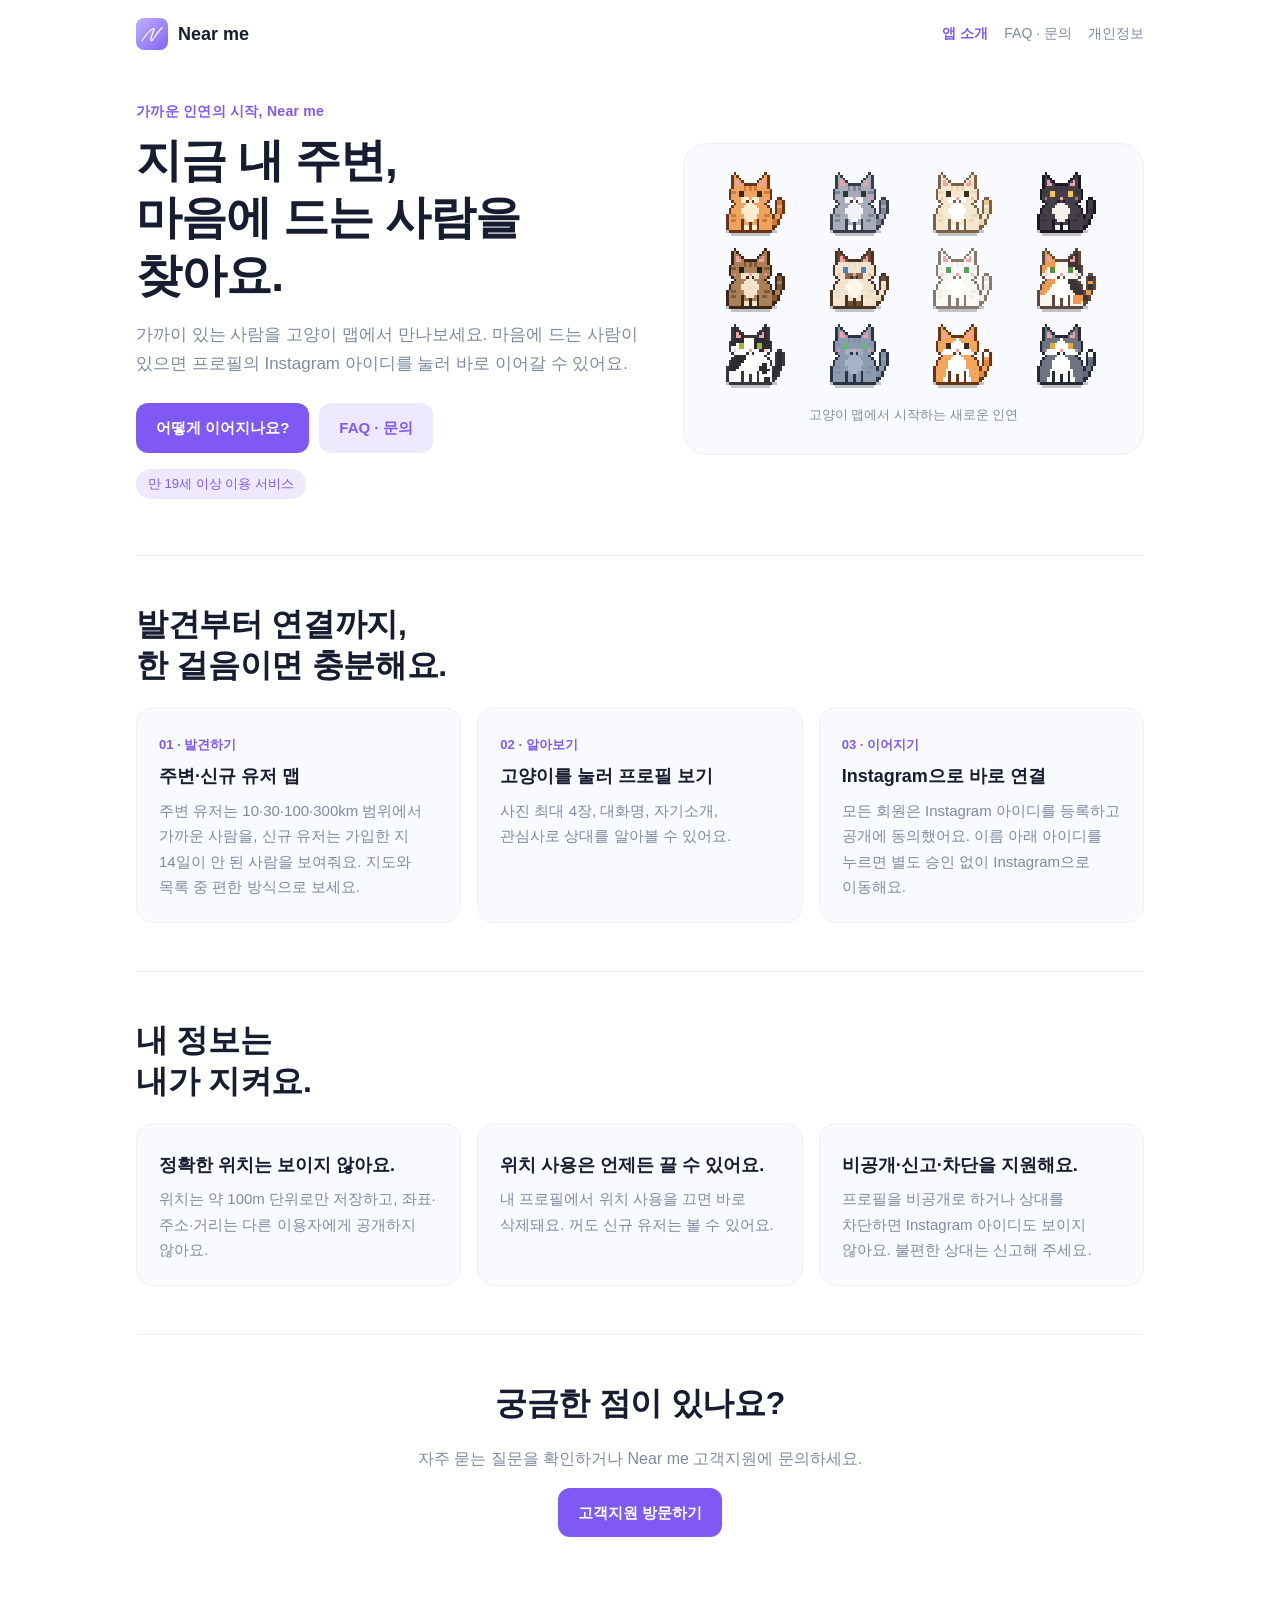
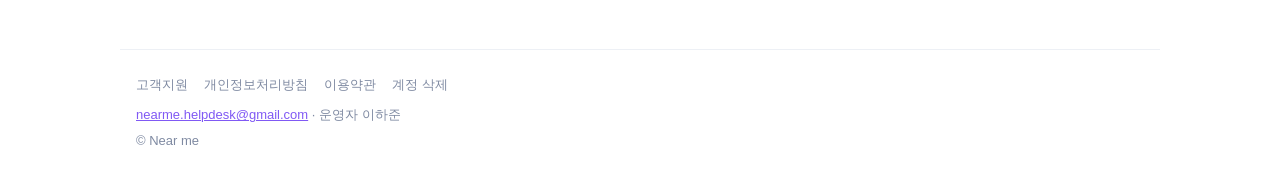
==== index.html @ 8cbbb16c "Publish site (2026-10-08) Co-Authored-By: Claude Opus 5.5 <noreply@anthropic.com>" ====
<!doctype html>
<html lang="ko">
<head>
<meta charset="utf-8">
<meta name="viewport" content="width=device-width, initial-scale=1">
<title>지금 내 주변 사람 찾기 | Near me</title>
<meta name="description" content="주변 사람을 발견하고, 마음에 들면 Instagram으로 이어가 보세요. 만 19세 이상 이용 서비스.">
<link rel="icon" href="assets/icon.png">
<link rel="apple-touch-icon" href="assets/icon.png">
<link rel="stylesheet" href="style.css">
</head>
<body>
<a class="skip" href="#main">본문으로 건너뛰기</a>
<header class="top">
<a class="brand" href="index.html"><img src="assets/icon.png" alt="" width="32" height="32">Near me</a>
<nav aria-label="사이트 메뉴"><a href="index.html" aria-current="page">앱 소개</a><a href="support/index.html">FAQ · 문의</a><a href="privacy/index.html">개인정보</a></nav>
</header>
<main id="main">
<section class="hero">
<div>
<p class="eyebrow">가까운 인연의 시작, Near me</p>
<h1>지금 내 주변,<br>마음에 드는 사람을 찾아요.</h1>
<p class="lead">가까이 있는 사람을 고양이 맵에서 만나보세요. 마음에 드는 사람이 있으면 프로필의 Instagram 아이디를 눌러 바로 이어갈 수 있어요.</p>
<p class="actions"><a class="button" href="#how">어떻게 이어지나요?</a><a class="button ghost" href="support/index.html">FAQ · 문의</a></p>
<p class="badge">만 19세 이상 이용 서비스</p>
</div>
<figure class="cats" aria-hidden="true"><div><img src="assets/cat-1.png" alt="" width="64" height="64"><img src="assets/cat-2.png" alt="" width="64" height="64"><img src="assets/cat-3.png" alt="" width="64" height="64"><img src="assets/cat-4.png" alt="" width="64" height="64"><img src="assets/cat-5.png" alt="" width="64" height="64"><img src="assets/cat-6.png" alt="" width="64" height="64"><img src="assets/cat-7.png" alt="" width="64" height="64"><img src="assets/cat-8.png" alt="" width="64" height="64"><img src="assets/cat-9.png" alt="" width="64" height="64"><img src="assets/cat-10.png" alt="" width="64" height="64"><img src="assets/cat-11.png" alt="" width="64" height="64"><img src="assets/cat-12.png" alt="" width="64" height="64"></div><figcaption>고양이 맵에서 시작하는 새로운 인연</figcaption></figure>
</section>
<section id="how" class="band">
<h2>발견부터 연결까지,<br>한 걸음이면 충분해요.</h2>
<ol class="steps">
<li><span>01 · 발견하기</span><h3>주변·신규 유저 맵</h3><p>주변 유저는 10·30·100·300km 범위에서 가까운 사람을, 신규 유저는 가입한 지 14일이 안 된 사람을 보여줘요. 지도와 목록 중 편한 방식으로 보세요.</p></li>
<li><span>02 · 알아보기</span><h3>고양이를 눌러 프로필 보기</h3><p>사진 최대 4장, 대화명, 자기소개, 관심사로 상대를 알아볼 수 있어요.</p></li>
<li><span>03 · 이어지기</span><h3>Instagram으로 바로 연결</h3><p>모든 회원은 Instagram 아이디를 등록하고 공개에 동의했어요. 이름 아래 아이디를 누르면 별도 승인 없이 Instagram으로 이동해요.</p></li>
</ol>
</section>
<section class="band">
<h2>내 정보는<br>내가 지켜요.</h2>
<ul class="cards">
<li><h3>정확한 위치는 보이지 않아요.</h3><p>위치는 약 100m 단위로만 저장하고, 좌표·주소·거리는 다른 이용자에게 공개하지 않아요.</p></li>
<li><h3>위치 사용은 언제든 끌 수 있어요.</h3><p>내 프로필에서 위치 사용을 끄면 바로 삭제돼요. 꺼도 신규 유저는 볼 수 있어요.</p></li>
<li><h3>비공개·신고·차단을 지원해요.</h3><p>프로필을 비공개로 하거나 상대를 차단하면 Instagram 아이디도 보이지 않아요. 불편한 상대는 신고해 주세요.</p></li>
</ul>
</section>
<section class="band cta">
<h2>궁금한 점이 있나요?</h2>
<p>자주 묻는 질문을 확인하거나 Near me 고객지원에 문의하세요.</p>
<p><a class="button" href="support/index.html">고객지원 방문하기</a></p>
</section>
</main>
<footer class="foot">
<nav aria-label="문서"><a href="support/index.html">고객지원</a><a href="privacy/index.html">개인정보처리방침</a><a href="terms/index.html">이용약관</a><a href="delete-account/index.html">계정 삭제</a></nav>
<p><a href="mailto:nearme.helpdesk@gmail.com">nearme.helpdesk@gmail.com</a> · 운영자 이하준</p>
<p>© Near me</p>
</footer>
</body>
</html>
---- style.css ----
/* Near me public site. Colors follow lib/theme/app_theme.dart. */
:root {
  --bg: #ffffff;
  --card: #f9fafe;
  --soft: #eee9ff;
  --text: #171c30;
  --muted: #7f8aa2;
  --line: #edf0f5;
  --accent: #8059f4;
  --on-accent: #ffffff;
}
@media (prefers-color-scheme: dark) {
  :root {
    --bg: #11131d;
    --card: #1a1d2b;
    --soft: #262240;
    --text: #eceef5;
    --muted: #9aa3b8;
    --line: #272b3b;
    --accent: #a98ff9;
    --on-accent: #11131d;
  }
}
* { box-sizing: border-box; }
html { -webkit-text-size-adjust: 100%; }
body {
  margin: 0;
  background: var(--bg);
  color: var(--text);
  font: 16px/1.7 -apple-system, BlinkMacSystemFont, "Apple SD Gothic Neo", "Noto Sans KR", sans-serif;
  word-break: keep-all;
}
a { color: var(--accent); }
img { max-width: 100%; }
.skip { position: absolute; left: -999px; }
.skip:focus { left: 16px; top: 8px; background: var(--bg); padding: 4px 8px; z-index: 1; }

.top, main, .foot { max-width: 1040px; margin: 0 auto; padding-left: 16px; padding-right: 16px; }
.top { display: flex; align-items: center; justify-content: space-between; gap: 12px; padding-top: 18px; padding-bottom: 18px; }
.brand { display: flex; align-items: center; gap: 10px; color: var(--text); font-weight: 700; font-size: 18px; text-decoration: none; }
.brand img { border-radius: 8px; }
.top nav { display: flex; flex-wrap: wrap; gap: 4px 16px; font-size: 14px; }
.top nav a, .foot nav a { color: var(--muted); text-decoration: none; }
.top nav a[aria-current], .foot nav a[aria-current] { color: var(--accent); font-weight: 600; }

main { padding-bottom: 48px; }
h1 { font-size: clamp(30px, 6vw, 46px); line-height: 1.25; margin: 8px 0 16px; letter-spacing: -0.02em; }
h2 { font-size: clamp(24px, 4vw, 32px); line-height: 1.3; margin: 0 0 20px; letter-spacing: -0.01em; }
h3 { font-size: 18px; margin: 4px 0 6px; }
.eyebrow { color: var(--accent); font-weight: 600; font-size: 14px; margin: 0; letter-spacing: 0.02em; }
.lead { color: var(--muted); font-size: 17px; max-width: 34em; }
.note { color: var(--muted); font-size: 14px; }

.button {
  display: inline-block; padding: 12px 20px; border-radius: 12px;
  background: var(--accent); color: var(--on-accent);
  font-weight: 600; font-size: 15px; text-decoration: none;
}
.button.ghost { background: var(--soft); color: var(--accent); }
.actions { display: flex; flex-wrap: wrap; gap: 10px; margin: 24px 0 16px; }
.badge { display: inline-block; margin: 0; padding: 4px 12px; border-radius: 999px; background: var(--soft); color: var(--accent); font-size: 13px; }

.hero { display: grid; grid-template-columns: 1.1fr 1fr; gap: 40px; align-items: center; padding: 32px 0 56px; }
.cats { margin: 0; padding: 28px; border-radius: 24px; background: var(--card); border: 1px solid var(--line); }
.cats div { display: grid; grid-template-columns: repeat(4, 1fr); gap: 12px; justify-items: center; }
.cats img { width: 64px; height: 64px; image-rendering: pixelated; }
.cats figcaption { margin-top: 16px; text-align: center; color: var(--muted); font-size: 13px; }

.band { padding: 48px 0; border-top: 1px solid var(--line); }
.steps, .cards { list-style: none; margin: 0; padding: 0; display: grid; grid-template-columns: repeat(3, 1fr); gap: 16px; }
.steps li, .cards li, .panel { background: var(--card); border: 1px solid var(--line); border-radius: 18px; padding: 22px; }
.steps span { color: var(--accent); font-size: 13px; font-weight: 600; }
.steps p, .cards p { margin: 0; color: var(--muted); font-size: 15px; }
.cta { text-align: center; }
.cta p { color: var(--muted); }

.doc-head { padding: 24px 0 8px; max-width: 760px; }
main > section.panel, main > section:not(.hero):not(.band):not(.doc-head) { max-width: 760px; margin-bottom: 20px; }
.panel h2 { font-size: 20px; margin-bottom: 8px; }
.mail { font-size: 20px; font-weight: 600; margin: 4px 0; }
details { border-bottom: 1px solid var(--line); padding: 14px 0; }
summary { cursor: pointer; font-weight: 600; }
details p { margin: 10px 0 0; color: var(--muted); }
.doc { max-width: 760px; white-space: pre-wrap; font-size: 15px; }

.foot { border-top: 1px solid var(--line); padding-top: 24px; padding-bottom: 40px; color: var(--muted); font-size: 13px; }
.foot nav { display: flex; flex-wrap: wrap; gap: 4px 16px; margin-bottom: 8px; }
.foot p { margin: 4px 0; }

@media (max-width: 760px) {
  .hero { grid-template-columns: 1fr; gap: 28px; padding-top: 16px; }
  .steps, .cards { grid-template-columns: 1fr; }
  .cats { padding: 20px; }
  .cats img { width: 52px; height: 52px; }
  .top { flex-direction: column; align-items: flex-start; }
}
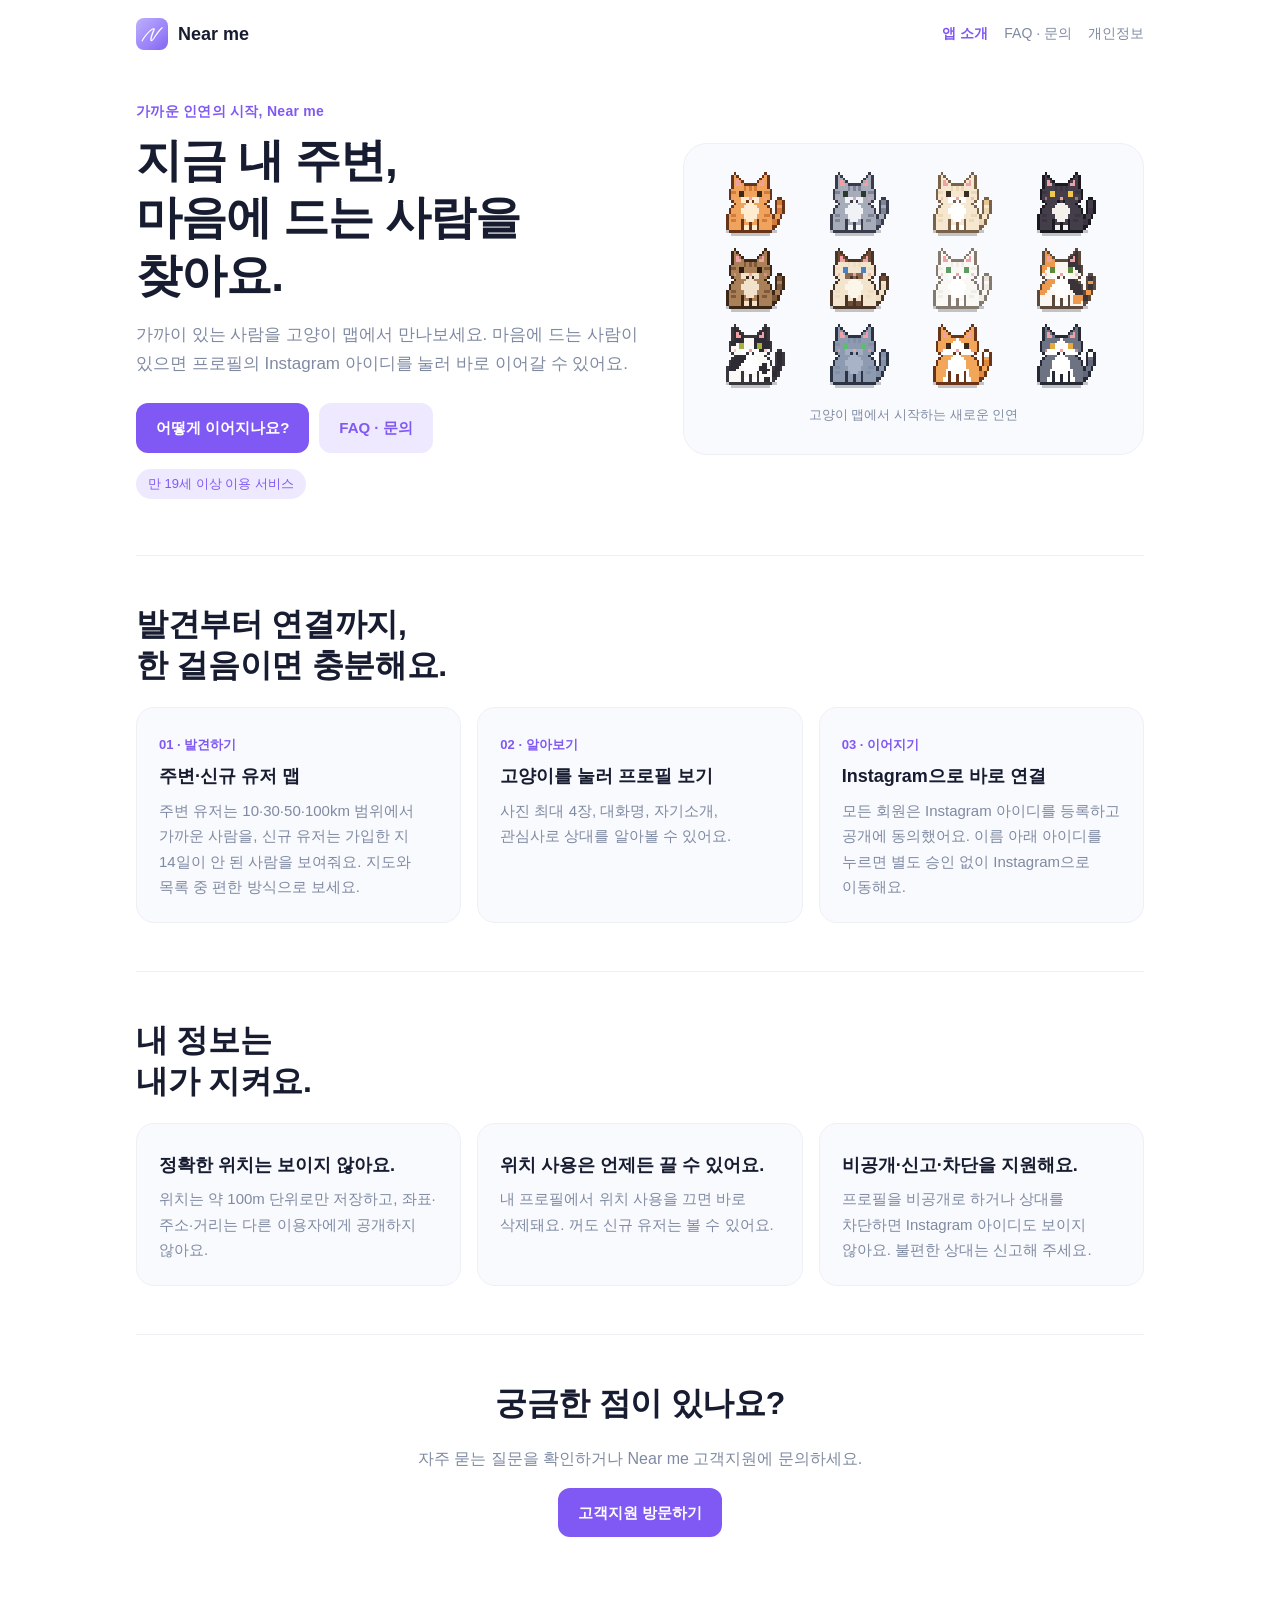
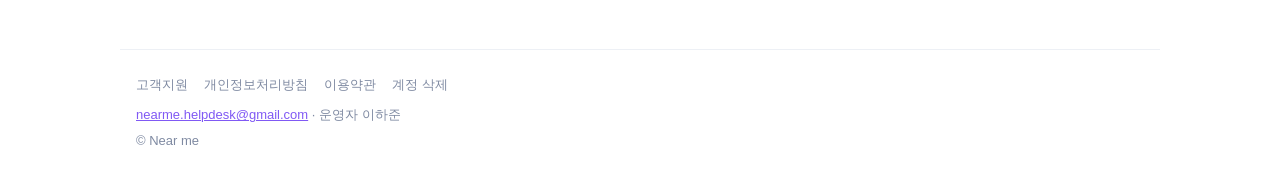
==== commit 29492f2b: "Publish site (2026-10-10) Co-Authored-By: Claude Opus 5.5 <noreply@anthropic.com>" ====
--- a/index.html
+++ b/index.html
@@ -29,7 +29,7 @@
 <section id="how" class="band">
 <h2>발견부터 연결까지,<br>한 걸음이면 충분해요.</h2>
 <ol class="steps">
-<li><span>01 · 발견하기</span><h3>주변·신규 유저 맵</h3><p>주변 유저는 10·30·100·300km 범위에서 가까운 사람을, 신규 유저는 가입한 지 14일이 안 된 사람을 보여줘요. 지도와 목록 중 편한 방식으로 보세요.</p></li>
+<li><span>01 · 발견하기</span><h3>주변·신규 유저 맵</h3><p>주변 유저는 10·30·50·100km 범위에서 가까운 사람을, 신규 유저는 가입한 지 14일이 안 된 사람을 보여줘요. 지도와 목록 중 편한 방식으로 보세요.</p></li>
 <li><span>02 · 알아보기</span><h3>고양이를 눌러 프로필 보기</h3><p>사진 최대 4장, 대화명, 자기소개, 관심사로 상대를 알아볼 수 있어요.</p></li>
 <li><span>03 · 이어지기</span><h3>Instagram으로 바로 연결</h3><p>모든 회원은 Instagram 아이디를 등록하고 공개에 동의했어요. 이름 아래 아이디를 누르면 별도 승인 없이 Instagram으로 이동해요.</p></li>
 </ol>
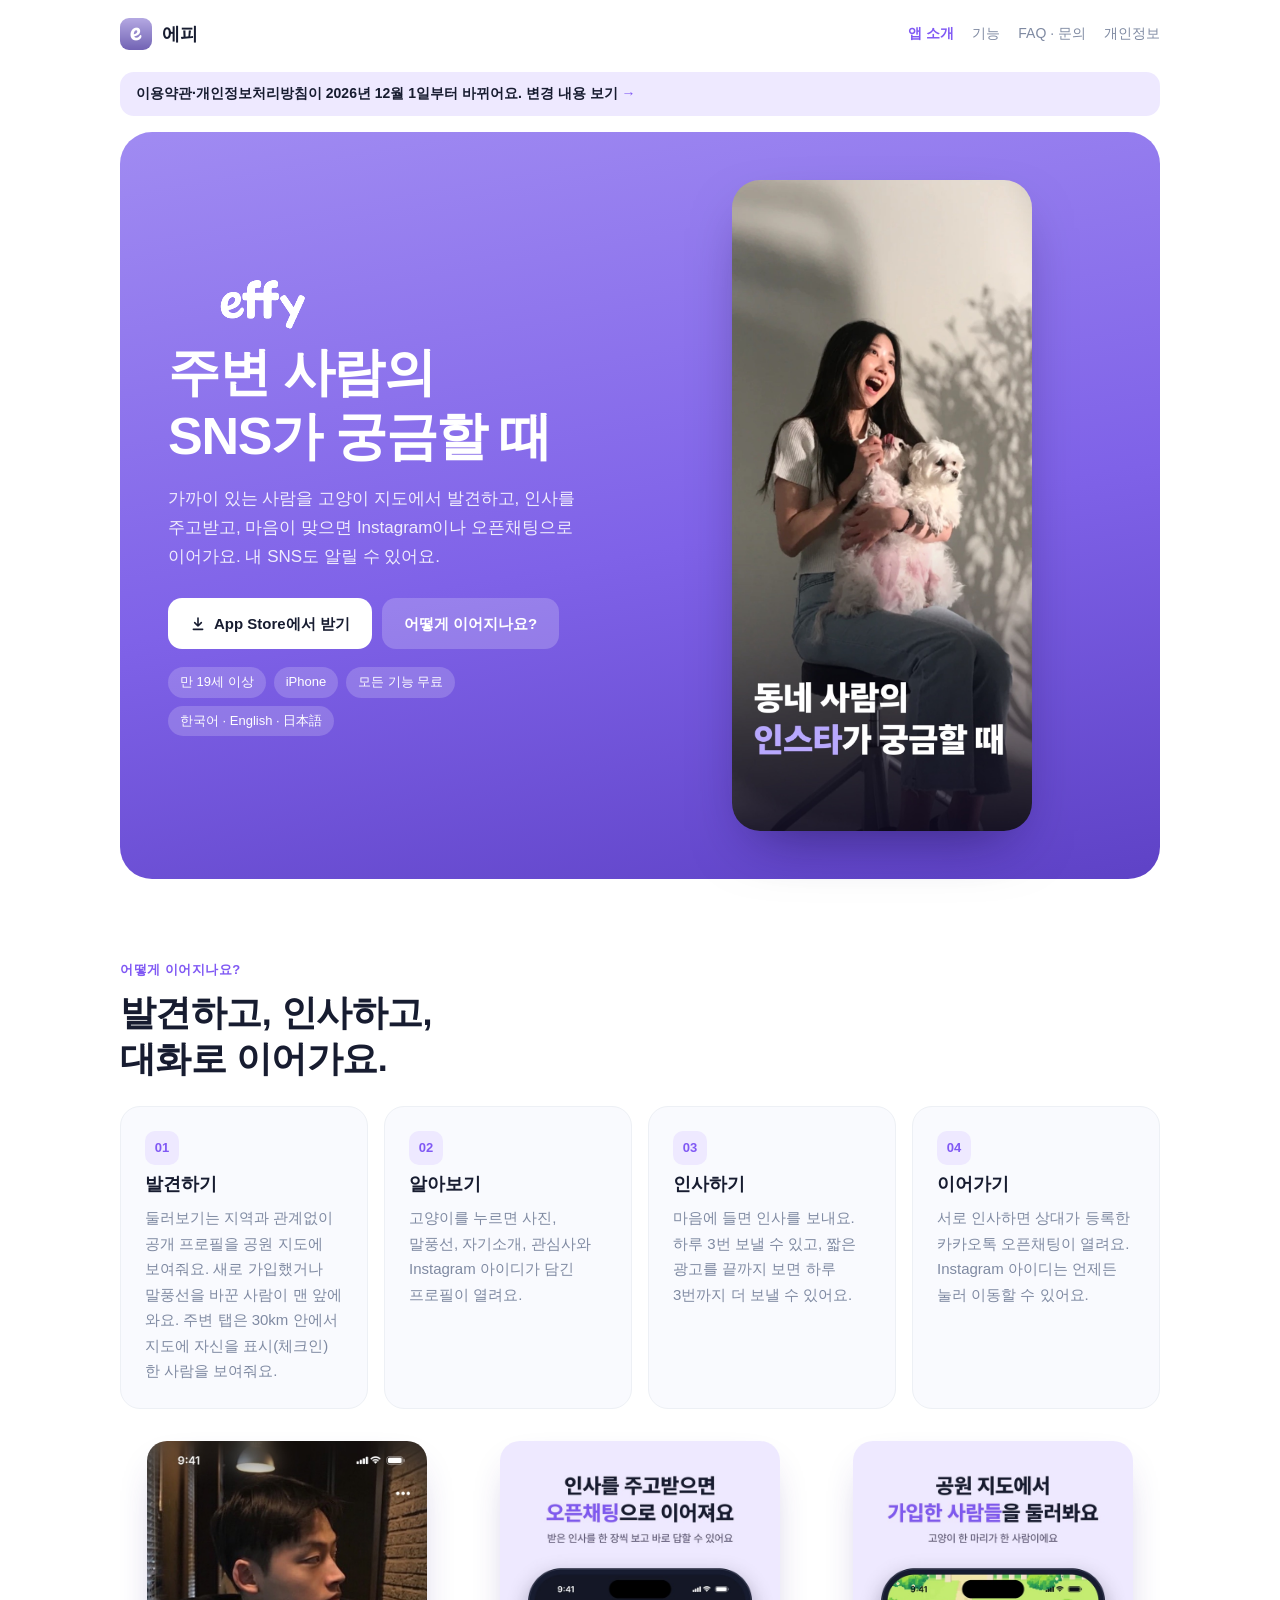
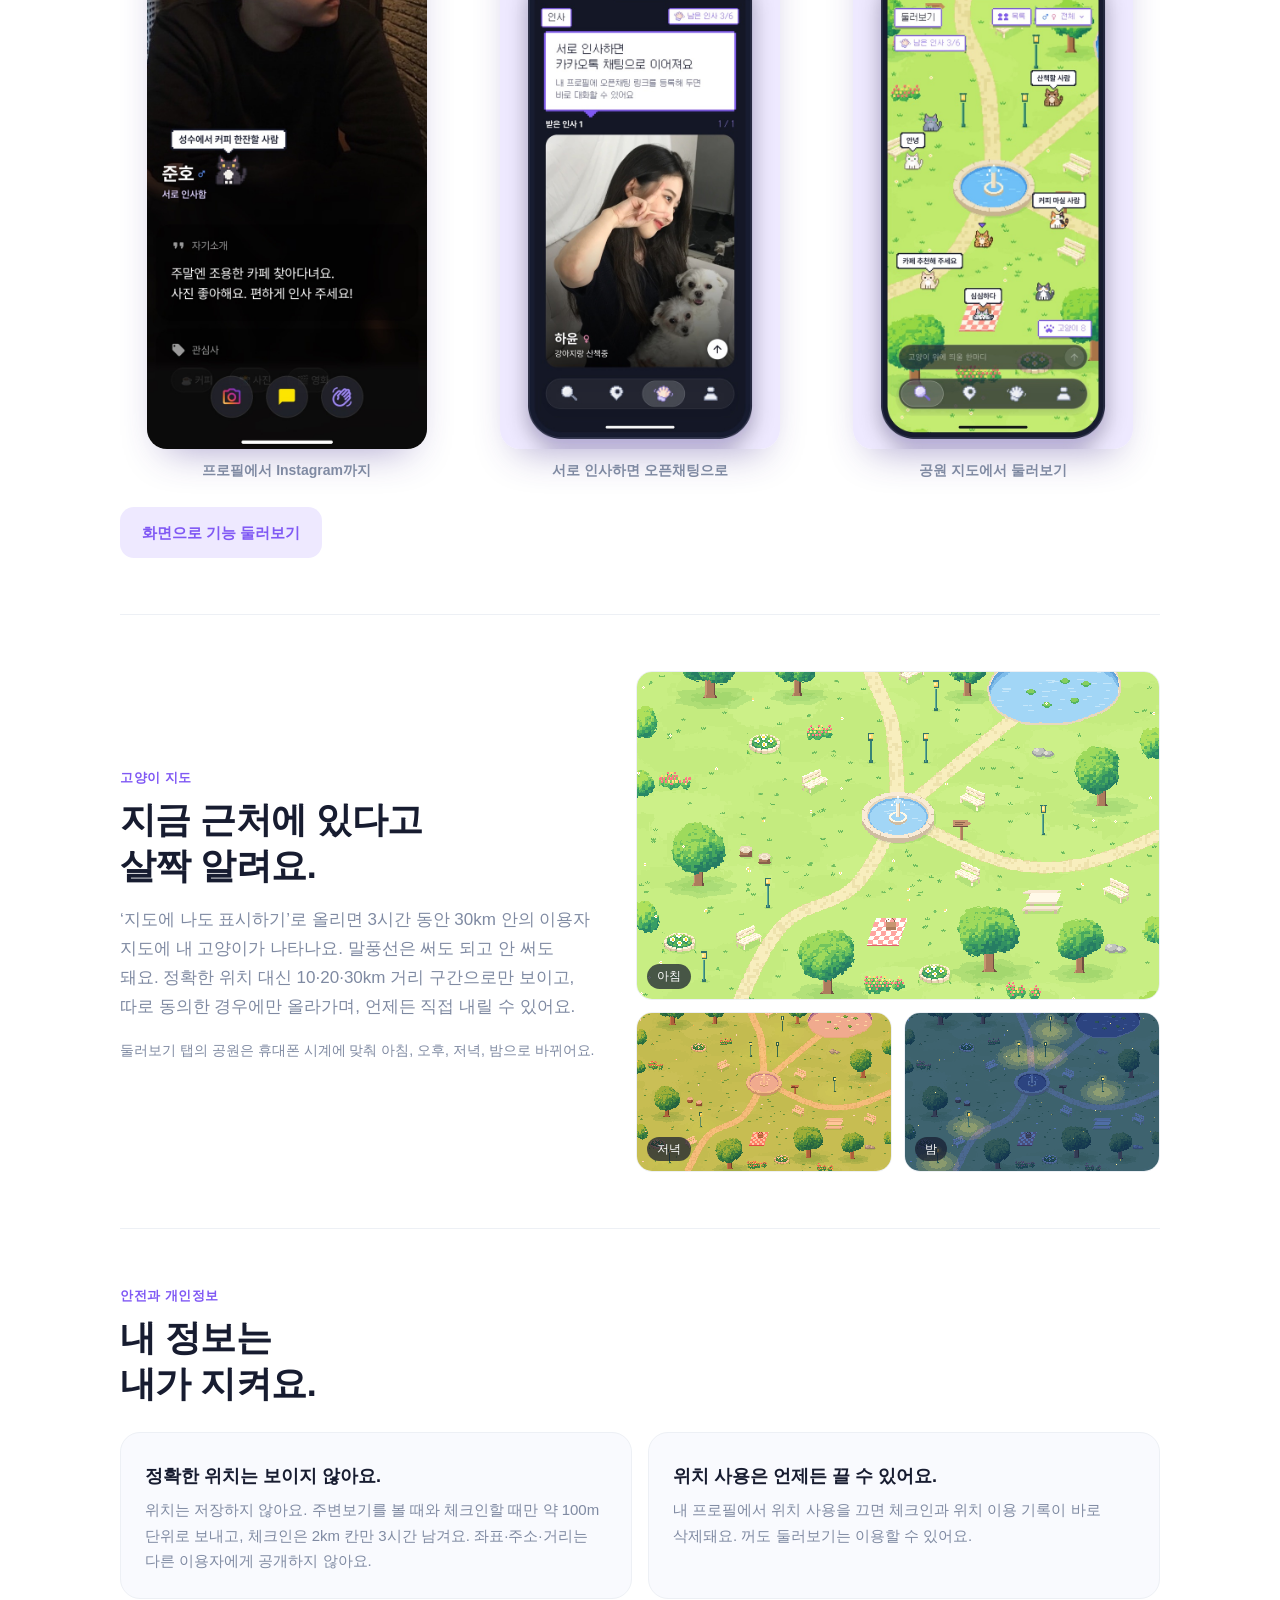
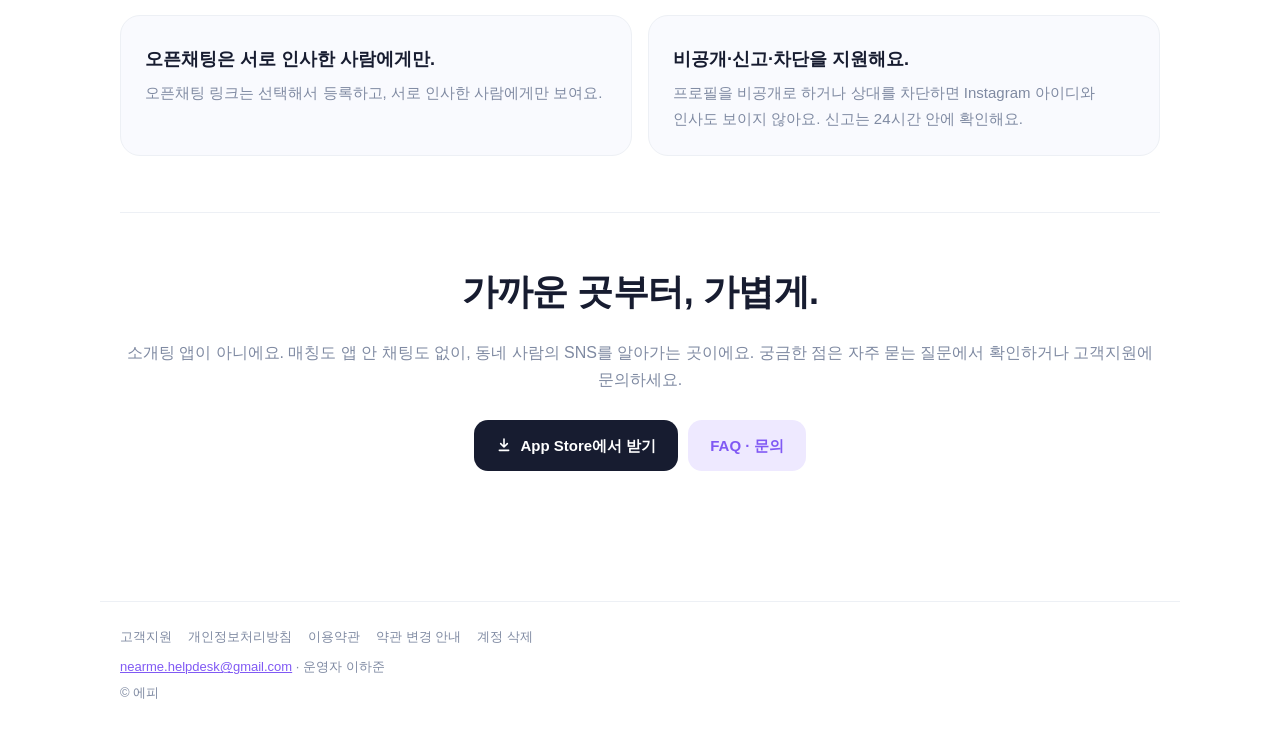
==== commit 68938914: "Publish site (2026-11-18) Co-Authored-By: Claude Opus 5.5 <noreply@anthropic.com>" ====
--- a/index.html
+++ b/index.html
@@ -3,8 +3,8 @@
 <head>
 <meta charset="utf-8">
 <meta name="viewport" content="width=device-width, initial-scale=1">
-<title>지금 내 주변 사람 찾기 | Near me</title>
-<meta name="description" content="주변 사람을 발견하고, 마음에 들면 Instagram으로 이어가 보세요. 만 19세 이상 이용 서비스.">
+<title>에피 effy — 주변 사람의 SNS가 궁금할 때</title>
+<meta name="description" content="가까이 있는 사람을 고양이로 만나고, 인사를 주고받고, Instagram과 오픈채팅으로 이어가요. 모든 기능 무료, 만 19세 이상 iPhone 앱.">
 <link rel="icon" href="assets/icon.png">
 <link rel="apple-touch-icon" href="assets/icon.png">
 <link rel="stylesheet" href="style.css">
@@ -12,46 +12,66 @@
 <body>
 <a class="skip" href="#main">본문으로 건너뛰기</a>
 <header class="top">
-<a class="brand" href="index.html"><img src="assets/icon.png" alt="" width="32" height="32">Near me</a>
-<nav aria-label="사이트 메뉴"><a href="index.html" aria-current="page">앱 소개</a><a href="support/index.html">FAQ · 문의</a><a href="privacy/index.html">개인정보</a></nav>
+<a class="brand" href="index.html"><img src="assets/icon.png" alt="" width="32" height="32">에피</a>
+<nav aria-label="사이트 메뉴"><a href="index.html" aria-current="page">앱 소개</a><a href="features/index.html">기능</a><a href="support/index.html">FAQ · 문의</a><a href="privacy/index.html">개인정보</a></nav>
 </header>
 <main id="main">
+<p class="notice-strip"><a href="notice/index.html">이용약관·개인정보처리방침이 2026년 12월 1일부터 바뀌어요. 변경 내용 보기</a></p>
 <section class="hero">
-<div>
-<p class="eyebrow">가까운 인연의 시작, Near me</p>
-<h1>지금 내 주변,<br>마음에 드는 사람을 찾아요.</h1>
-<p class="lead">가까이 있는 사람을 고양이 맵에서 만나보세요. 마음에 드는 사람이 있으면 프로필의 Instagram 아이디를 눌러 바로 이어갈 수 있어요.</p>
-<p class="actions"><a class="button" href="#how">어떻게 이어지나요?</a><a class="button ghost" href="support/index.html">FAQ · 문의</a></p>
-<p class="badge">만 19세 이상 이용 서비스</p>
+<div class="hero-copy">
+<img class="logo" src="assets/logo.png" alt="effy" width="546" height="166">
+<h1>주변 사람의<br>SNS가 궁금할 때</h1>
+<p class="lead">가까이 있는 사람을 고양이 지도에서 발견하고, 인사를 주고받고, 마음이 맞으면 Instagram이나 오픈채팅으로 이어가요. 내 SNS도 알릴 수 있어요.</p>
+<p class="actions"><a class="button store" href="https://apps.apple.com/kr/app/id6821581385">App Store에서 받기</a><a class="button ghost" href="#how">어떻게 이어지나요?</a></p>
+<p class="badges"><span>만 19세 이상</span><span>iPhone</span><span>모든 기능 무료</span><span>한국어 · English · 日本語</span></p>
 </div>
-<figure class="cats" aria-hidden="true"><div><img src="assets/cat-1.png" alt="" width="64" height="64"><img src="assets/cat-2.png" alt="" width="64" height="64"><img src="assets/cat-3.png" alt="" width="64" height="64"><img src="assets/cat-4.png" alt="" width="64" height="64"><img src="assets/cat-5.png" alt="" width="64" height="64"><img src="assets/cat-6.png" alt="" width="64" height="64"><img src="assets/cat-7.png" alt="" width="64" height="64"><img src="assets/cat-8.png" alt="" width="64" height="64"><img src="assets/cat-9.png" alt="" width="64" height="64"><img src="assets/cat-10.png" alt="" width="64" height="64"><img src="assets/cat-11.png" alt="" width="64" height="64"><img src="assets/cat-12.png" alt="" width="64" height="64"></div><figcaption>고양이 맵에서 시작하는 새로운 인연</figcaption></figure>
+<figure class="portrait"><img src="assets/screens/photo.jpg" alt="에피를 쓰는 사람의 사진과 ‘동네 사람의 인스타가 궁금할 때’ 문구" width="900" height="1955"></figure>
 </section>
 <section id="how" class="band">
-<h2>발견부터 연결까지,<br>한 걸음이면 충분해요.</h2>
+<p class="eyebrow">어떻게 이어지나요?</p>
+<h2>발견하고, 인사하고,<br>대화로 이어가요.</h2>
 <ol class="steps">
-<li><span>01 · 발견하기</span><h3>주변·신규 유저 맵</h3><p>주변 유저는 10·30·50·100km 범위에서 가까운 사람을, 신규 유저는 가입한 지 14일이 안 된 사람을 보여줘요. 지도와 목록 중 편한 방식으로 보세요.</p></li>
-<li><span>02 · 알아보기</span><h3>고양이를 눌러 프로필 보기</h3><p>사진 최대 4장, 대화명, 자기소개, 관심사로 상대를 알아볼 수 있어요.</p></li>
-<li><span>03 · 이어지기</span><h3>Instagram으로 바로 연결</h3><p>모든 회원은 Instagram 아이디를 등록하고 공개에 동의했어요. 이름 아래 아이디를 누르면 별도 승인 없이 Instagram으로 이동해요.</p></li>
+<li><span>01</span><h3>발견하기</h3><p>둘러보기는 지역과 관계없이 공개 프로필을 공원 지도에 보여줘요. 새로 가입했거나 말풍선을 바꾼 사람이 맨 앞에 와요. 주변 탭은 30km 안에서 지도에 자신을 표시(체크인)한 사람을 보여줘요.</p></li>
+<li><span>02</span><h3>알아보기</h3><p>고양이를 누르면 사진, 말풍선, 자기소개, 관심사와 Instagram 아이디가 담긴 프로필이 열려요.</p></li>
+<li><span>03</span><h3>인사하기</h3><p>마음에 들면 인사를 보내요. 하루 3번 보낼 수 있고, 짧은 광고를 끝까지 보면 하루 3번까지 더 보낼 수 있어요.</p></li>
+<li><span>04</span><h3>이어가기</h3><p>서로 인사하면 상대가 등록한 카카오톡 오픈채팅이 열려요. Instagram 아이디는 언제든 눌러 이동할 수 있어요.</p></li>
 </ol>
+<ul class="phones" aria-label="실제 앱 화면"><li><img src="assets/screens/profile.jpg" alt="프로필 화면" width="660" height="1434" loading="lazy"><span>프로필에서 Instagram까지</span></li><li><img src="assets/screens/hellos.jpg" alt="인사 탭 화면" width="660" height="1434" loading="lazy"><span>서로 인사하면 오픈채팅으로</span></li><li><img src="assets/screens/browse.jpg" alt="둘러보기 화면" width="660" height="1434" loading="lazy"><span>공원 지도에서 둘러보기</span></li></ul>
+<p class="more"><a class="button ghost" href="features/index.html">화면으로 기능 둘러보기</a></p>
+</section>
+<section class="band split">
+<div>
+<p class="eyebrow">고양이 지도</p>
+<h2>지금 근처에 있다고<br>살짝 알려요.</h2>
+<p class="lead">‘지도에 나도 표시하기’로 올리면 3시간 동안 30km 안의 이용자 지도에 내 고양이가 나타나요. 말풍선은 써도 되고 안 써도 돼요. 정확한 위치 대신 10·20·30km 거리 구간으로만 보이고, 따로 동의한 경우에만 올라가며, 언제든 직접 내릴 수 있어요.</p>
+<p class="note">둘러보기 탭의 공원은 휴대폰 시계에 맞춰 아침, 오후, 저녁, 밤으로 바뀌어요.</p>
+</div>
+<ul class="places" aria-label="둘러보기 공원의 시간대">
+<li><img src="assets/park_morning.webp" alt="" width="1440" height="1200" loading="lazy"><span>아침</span></li>
+<li><img src="assets/park_evening.webp" alt="" width="1440" height="1200" loading="lazy"><span>저녁</span></li>
+<li><img src="assets/park_night.webp" alt="" width="1440" height="1200" loading="lazy"><span>밤</span></li>
+</ul>
 </section>
 <section class="band">
+<p class="eyebrow">안전과 개인정보</p>
 <h2>내 정보는<br>내가 지켜요.</h2>
 <ul class="cards">
-<li><h3>정확한 위치는 보이지 않아요.</h3><p>위치는 약 100m 단위로만 저장하고, 좌표·주소·거리는 다른 이용자에게 공개하지 않아요.</p></li>
-<li><h3>위치 사용은 언제든 끌 수 있어요.</h3><p>내 프로필에서 위치 사용을 끄면 바로 삭제돼요. 꺼도 신규 유저는 볼 수 있어요.</p></li>
-<li><h3>비공개·신고·차단을 지원해요.</h3><p>프로필을 비공개로 하거나 상대를 차단하면 Instagram 아이디도 보이지 않아요. 불편한 상대는 신고해 주세요.</p></li>
+<li><h3>정확한 위치는 보이지 않아요.</h3><p>위치는 저장하지 않아요. 주변보기를 볼 때와 체크인할 때만 약 100m 단위로 보내고, 체크인은 2km 칸만 3시간 남겨요. 좌표·주소·거리는 다른 이용자에게 공개하지 않아요.</p></li>
+<li><h3>위치 사용은 언제든 끌 수 있어요.</h3><p>내 프로필에서 위치 사용을 끄면 체크인과 위치 이용 기록이 바로 삭제돼요. 꺼도 둘러보기는 이용할 수 있어요.</p></li>
+<li><h3>오픈채팅은 서로 인사한 사람에게만.</h3><p>오픈채팅 링크는 선택해서 등록하고, 서로 인사한 사람에게만 보여요.</p></li>
+<li><h3>비공개·신고·차단을 지원해요.</h3><p>프로필을 비공개로 하거나 상대를 차단하면 Instagram 아이디와 인사도 보이지 않아요. 신고는 24시간 안에 확인해요.</p></li>
 </ul>
 </section>
 <section class="band cta">
-<h2>궁금한 점이 있나요?</h2>
-<p>자주 묻는 질문을 확인하거나 Near me 고객지원에 문의하세요.</p>
-<p><a class="button" href="support/index.html">고객지원 방문하기</a></p>
+<h2>가까운 곳부터, 가볍게.</h2>
+<p>소개팅 앱이 아니에요. 매칭도 앱 안 채팅도 없이, 동네 사람의 SNS를 알아가는 곳이에요. 궁금한 점은 자주 묻는 질문에서 확인하거나 고객지원에 문의하세요.</p>
+<p class="actions"><a class="button store" href="https://apps.apple.com/kr/app/id6821581385">App Store에서 받기</a><a class="button ghost" href="support/index.html">FAQ · 문의</a></p>
 </section>
 </main>
 <footer class="foot">
-<nav aria-label="문서"><a href="support/index.html">고객지원</a><a href="privacy/index.html">개인정보처리방침</a><a href="terms/index.html">이용약관</a><a href="delete-account/index.html">계정 삭제</a></nav>
+<nav aria-label="문서"><a href="support/index.html">고객지원</a><a href="privacy/index.html">개인정보처리방침</a><a href="terms/index.html">이용약관</a><a href="notice/index.html">약관 변경 안내</a><a href="delete-account/index.html">계정 삭제</a></nav>
 <p><a href="mailto:nearme.helpdesk@gmail.com">nearme.helpdesk@gmail.com</a> · 운영자 이하준</p>
-<p>© Near me</p>
+<p>© 에피</p>
 </footer>
 </body>
 </html>
--- a/style.css
+++ b/style.css
@@ -1,4 +1,5 @@
-/* Near me public site. Colors follow lib/theme/app_theme.dart. */
+/* 에피 (effy) public site. Colors follow lib/theme/app_theme.dart; the purple
+   gradient matches the app's first screen and App Store screenshots. */
 :root {
   --bg: #ffffff;
   --card: #f9fafe;
@@ -8,6 +9,10 @@
   --line: #edf0f5;
   --accent: #8059f4;
   --on-accent: #ffffff;
+  --hero-top: #a08bf2;
+  --hero-mid: #7f62e8;
+  --hero-bottom: #5e42c6;
+  --shadow: 0 18px 40px -18px rgba(60, 40, 140, 0.45);
 }
 @media (prefers-color-scheme: dark) {
   :root {
@@ -19,67 +24,120 @@
     --line: #272b3b;
     --accent: #a98ff9;
     --on-accent: #11131d;
+    --hero-top: #3a3270;
+    --hero-mid: #2f2860;
+    --hero-bottom: #241f4a;
+    --shadow: 0 18px 40px -18px rgba(0, 0, 0, 0.7);
   }
 }
 * { box-sizing: border-box; }
-html { -webkit-text-size-adjust: 100%; }
+html { -webkit-text-size-adjust: 100%; scroll-behavior: smooth; }
 body {
   margin: 0;
   background: var(--bg);
   color: var(--text);
   font: 16px/1.7 -apple-system, BlinkMacSystemFont, "Apple SD Gothic Neo", "Noto Sans KR", sans-serif;
   word-break: keep-all;
+  overflow-wrap: break-word;
 }
 a { color: var(--accent); }
-img { max-width: 100%; }
+img { max-width: 100%; height: auto; }
 .skip { position: absolute; left: -999px; }
-.skip:focus { left: 16px; top: 8px; background: var(--bg); padding: 4px 8px; z-index: 1; }
-
-.top, main, .foot { max-width: 1040px; margin: 0 auto; padding-left: 16px; padding-right: 16px; }
+.skip:focus { left: 16px; top: 8px; background: var(--bg); padding: 4px 8px; z-index: 2; }
+
+.top, main, .foot { max-width: 1080px; margin: 0 auto; padding-left: 20px; padding-right: 20px; }
 .top { display: flex; align-items: center; justify-content: space-between; gap: 12px; padding-top: 18px; padding-bottom: 18px; }
 .brand { display: flex; align-items: center; gap: 10px; color: var(--text); font-weight: 700; font-size: 18px; text-decoration: none; }
-.brand img { border-radius: 8px; }
-.top nav { display: flex; flex-wrap: wrap; gap: 4px 16px; font-size: 14px; }
+.brand img { border-radius: 9px; }
+.top nav { display: flex; flex-wrap: wrap; gap: 4px 18px; font-size: 14px; }
 .top nav a, .foot nav a { color: var(--muted); text-decoration: none; }
+.top nav a:hover, .foot nav a:hover { color: var(--accent); }
 .top nav a[aria-current], .foot nav a[aria-current] { color: var(--accent); font-weight: 600; }
 
-main { padding-bottom: 48px; }
-h1 { font-size: clamp(30px, 6vw, 46px); line-height: 1.25; margin: 8px 0 16px; letter-spacing: -0.02em; }
-h2 { font-size: clamp(24px, 4vw, 32px); line-height: 1.3; margin: 0 0 20px; letter-spacing: -0.01em; }
+main { padding-bottom: 56px; }
+h1 { font-size: clamp(32px, 6vw, 52px); line-height: 1.22; margin: 8px 0 16px; letter-spacing: -0.025em; }
+h2 { font-size: clamp(26px, 4vw, 36px); line-height: 1.28; margin: 0 0 24px; letter-spacing: -0.015em; }
 h3 { font-size: 18px; margin: 4px 0 6px; }
-.eyebrow { color: var(--accent); font-weight: 600; font-size: 14px; margin: 0; letter-spacing: 0.02em; }
+.eyebrow { color: var(--accent); font-weight: 700; font-size: 13px; margin: 0 0 8px; letter-spacing: 0.04em; }
 .lead { color: var(--muted); font-size: 17px; max-width: 34em; }
 .note { color: var(--muted); font-size: 14px; }
 
 .button {
-  display: inline-block; padding: 12px 20px; border-radius: 12px;
+  display: inline-flex; align-items: center; justify-content: center; padding: 13px 22px; border-radius: 14px;
   background: var(--accent); color: var(--on-accent);
   font-weight: 600; font-size: 15px; text-decoration: none;
-}
+  transition: transform 0.15s ease, box-shadow 0.15s ease;
+}
+.button:hover { transform: translateY(-1px); box-shadow: var(--shadow); }
 .button.ghost { background: var(--soft); color: var(--accent); }
-.actions { display: flex; flex-wrap: wrap; gap: 10px; margin: 24px 0 16px; }
-.badge { display: inline-block; margin: 0; padding: 4px 12px; border-radius: 999px; background: var(--soft); color: var(--accent); font-size: 13px; }
-
-.hero { display: grid; grid-template-columns: 1.1fr 1fr; gap: 40px; align-items: center; padding: 32px 0 56px; }
-.cats { margin: 0; padding: 28px; border-radius: 24px; background: var(--card); border: 1px solid var(--line); }
-.cats div { display: grid; grid-template-columns: repeat(4, 1fr); gap: 12px; justify-items: center; }
-.cats img { width: 64px; height: 64px; image-rendering: pixelated; }
-.cats figcaption { margin-top: 16px; text-align: center; color: var(--muted); font-size: 13px; }
-
-.band { padding: 48px 0; border-top: 1px solid var(--line); }
-.steps, .cards { list-style: none; margin: 0; padding: 0; display: grid; grid-template-columns: repeat(3, 1fr); gap: 16px; }
-.steps li, .cards li, .panel { background: var(--card); border: 1px solid var(--line); border-radius: 18px; padding: 22px; }
-.steps span { color: var(--accent); font-size: 13px; font-weight: 600; }
+.button.store { background: #171c30; color: #ffffff; }
+.button.store::before { content: ""; width: 16px; height: 16px; margin-right: 8px; background: currentColor;
+  -webkit-mask: url("data:image/svg+xml,%3Csvg xmlns='http://www.w3.org/2000/svg' viewBox='0 0 24 24'%3E%3Cpath d='M12 3v12m0 0l-5-5m5 5l5-5M5 20h14' stroke='black' stroke-width='2.4' fill='none' stroke-linecap='round' stroke-linejoin='round'/%3E%3C/svg%3E") center / contain no-repeat;
+          mask: url("data:image/svg+xml,%3Csvg xmlns='http://www.w3.org/2000/svg' viewBox='0 0 24 24'%3E%3Cpath d='M12 3v12m0 0l-5-5m5 5l5-5M5 20h14' stroke='black' stroke-width='2.4' fill='none' stroke-linecap='round' stroke-linejoin='round'/%3E%3C/svg%3E") center / contain no-repeat; }
+.actions { display: flex; flex-wrap: wrap; gap: 10px; margin: 26px 0 18px; }
+
+/* Landing hero: the app's purple first screen, with a pixel scene. */
+.hero {
+  display: grid; grid-template-columns: 1fr 1.05fr; gap: 44px; align-items: center;
+  margin: 8px 0 24px; padding: 48px; border-radius: 32px;
+  background: linear-gradient(170deg, var(--hero-top), var(--hero-mid) 55%, var(--hero-bottom));
+  color: #ffffff;
+}
+.hero h1 { color: #ffffff; }
+.hero .lead { color: rgba(255, 255, 255, 0.88); }
+.hero .button.ghost { background: rgba(255, 255, 255, 0.2); color: #ffffff; }
+.hero .button.store { background: #ffffff; color: #171c30; }
+/* The logo has a white backdrop (as in BrandArt); draw only its strokes, in white. */
+.logo { display: block; width: 190px; filter: invert(1) grayscale(1) contrast(1.4) brightness(2.8); mix-blend-mode: screen; }
+.badges { display: flex; flex-wrap: wrap; gap: 8px; margin: 0; }
+.badges span { padding: 4px 12px; border-radius: 999px; background: rgba(255, 255, 255, 0.18); font-size: 13px; }
+.scene { position: relative; margin: 0; border-radius: 22px; overflow: hidden; aspect-ratio: 16 / 10;
+  box-shadow: var(--shadow); border: 4px solid rgba(255, 255, 255, 0.55); }
+.scene .bg { position: absolute; inset: 0; width: 100%; height: 100%; object-fit: cover; image-rendering: pixelated; }
+.scene .cat { position: absolute; width: 13%; image-rendering: pixelated; animation: bob 3.2s ease-in-out infinite; }
+.scene .cat:nth-of-type(3) { animation-delay: -0.8s; }
+.scene .cat:nth-of-type(4) { animation-delay: -1.6s; }
+.scene .cat:nth-of-type(5) { animation-delay: -2.4s; }
+.scene .cat:nth-of-type(6) { animation-delay: -1.2s; }
+@keyframes bob { 50% { transform: translateY(-6%); } }
+@media (prefers-reduced-motion: reduce) {
+  html { scroll-behavior: auto; }
+  .scene .cat { animation: none; }
+}
+
+.band { padding: 56px 0; border-top: 1px solid var(--line); }
+.hero + .band { border-top: 0; }
+.steps, .cards { list-style: none; margin: 0; padding: 0; display: grid; gap: 16px; }
+.steps { grid-template-columns: repeat(4, 1fr); counter-reset: step; }
+.cards { grid-template-columns: repeat(2, 1fr); }
+.steps li, .cards li, .panel { background: var(--card); border: 1px solid var(--line); border-radius: 20px; padding: 24px; }
+.steps span { display: inline-grid; place-items: center; width: 34px; height: 34px; border-radius: 10px;
+  background: var(--soft); color: var(--accent); font-size: 13px; font-weight: 700; }
 .steps p, .cards p { margin: 0; color: var(--muted); font-size: 15px; }
+
+.split { display: grid; grid-template-columns: 1fr 1.1fr; gap: 40px; align-items: center; }
+.split h2 { margin-bottom: 12px; }
+.places { list-style: none; margin: 0; padding: 0; display: grid; grid-template-columns: 1fr 1fr; gap: 12px; }
+.places li { position: relative; border-radius: 16px; overflow: hidden; border: 1px solid var(--line); }
+.places li:first-child { grid-column: 1 / -1; }
+.places img { display: block; width: 100%; aspect-ratio: 16 / 10; object-fit: cover; image-rendering: pixelated; }
+.places span { position: absolute; left: 10px; bottom: 10px; padding: 2px 10px; border-radius: 999px;
+  background: rgba(23, 28, 48, 0.72); color: #ffffff; font-size: 12px; }
+
 .cta { text-align: center; }
 .cta p { color: var(--muted); }
-
-.doc-head { padding: 24px 0 8px; max-width: 760px; }
-main > section.panel, main > section:not(.hero):not(.band):not(.doc-head) { max-width: 760px; margin-bottom: 20px; }
+.cta .actions { justify-content: center; }
+
+/* Help and legal pages. */
+.doc-head { padding: 28px 0 8px; max-width: 760px; }
+main > section.panel, main > section:not(.hero):not(.band):not(.doc-head) { max-width: 760px; margin-bottom: 24px; }
 .panel h2 { font-size: 20px; margin-bottom: 8px; }
 .mail { font-size: 20px; font-weight: 600; margin: 4px 0; }
-details { border-bottom: 1px solid var(--line); padding: 14px 0; }
-summary { cursor: pointer; font-weight: 600; }
+details { border-bottom: 1px solid var(--line); padding: 16px 0; }
+summary { cursor: pointer; font-weight: 600; list-style: none; display: flex; justify-content: space-between; gap: 12px; }
+summary::-webkit-details-marker { display: none; }
+summary::after { content: "+"; color: var(--accent); font-weight: 700; }
+details[open] summary::after { content: "−"; }
 details p { margin: 10px 0 0; color: var(--muted); }
 .doc { max-width: 760px; white-space: pre-wrap; font-size: 15px; }
 
@@ -87,10 +145,64 @@
 .foot nav { display: flex; flex-wrap: wrap; gap: 4px 16px; margin-bottom: 8px; }
 .foot p { margin: 4px 0; }
 
+@media (max-width: 900px) {
+  .steps { grid-template-columns: repeat(2, 1fr); }
+}
 @media (max-width: 760px) {
-  .hero { grid-template-columns: 1fr; gap: 28px; padding-top: 16px; }
-  .steps, .cards { grid-template-columns: 1fr; }
-  .cats { padding: 20px; }
-  .cats img { width: 52px; height: 52px; }
+  .top, main, .foot { padding-left: 16px; padding-right: 16px; }
   .top { flex-direction: column; align-items: flex-start; }
-}
+  .hero { grid-template-columns: 1fr; gap: 28px; padding: 28px 20px; border-radius: 24px; }
+  .logo { width: 150px; }
+  .split, .steps, .cards { grid-template-columns: 1fr; }
+  .band { padding: 44px 0; }
+}
+
+/* Features page: one App Store screenshot per feature, sides alternating. */
+.more { margin: 24px 0 0; }
+.tour { list-style: none; margin: 8px 0 0; padding: 0; }
+.tour li { display: grid; grid-template-columns: 300px 1fr; gap: 56px; align-items: center;
+  padding: 40px 0; border-top: 1px solid var(--line); }
+.tour li:nth-child(even) { grid-template-columns: 1fr 300px; }
+.tour li:nth-child(even) figure { order: 2; }
+.tour figure { margin: 0; }
+.tour img { display: block; width: 100%; border-radius: 22px; box-shadow: var(--shadow); }
+.tour h2 { margin-bottom: 12px; }
+.tour p:not(.eyebrow) { color: var(--muted); font-size: 17px; max-width: 30em; margin: 0; }
+@media (max-width: 760px) {
+  .tour li, .tour li:nth-child(even) { grid-template-columns: 1fr; gap: 20px; padding: 32px 0; }
+  .tour li:nth-child(even) figure { order: 0; }
+  .tour figure { max-width: 260px; margin: 0 auto; }
+}
+
+/* A one-line notice above the hero, linking to the terms notice. */
+.notice-strip { margin: 4px 0 16px; padding: 10px 16px; border-radius: 14px; background: var(--soft); font-size: 14px; }
+.notice-strip a { color: var(--text); text-decoration: none; font-weight: 600; }
+.notice-strip a::after { content: " →"; color: var(--accent); }
+.notice-strip a:hover { color: var(--accent); }
+
+/* The terms notice: numbered changes, each with its points. */
+.changes { max-width: 760px; margin: 8px 0 24px; padding-left: 24px; }
+.changes > li { padding: 4px 0 12px; }
+.changes > li::marker { color: var(--accent); font-weight: 700; }
+.changes h2 { font-size: 19px; margin: 0 0 6px; }
+.changes ul { margin: 0; padding-left: 18px; color: var(--muted); font-size: 15px; }
+.changes ul li + li { margin-top: 6px; }
+
+/* On a dark page the dark store button would vanish; make it light. */
+@media (prefers-color-scheme: dark) {
+  .button.store { background: #ffffff; color: #171c30; }
+}
+
+/* A member's photo leads the first page; app screens follow the steps. */
+.portrait { margin: 0; justify-self: center; width: min(100%, 300px); }
+.portrait img { display: block; width: 100%; height: auto; border-radius: 28px;
+  box-shadow: 0 24px 60px -24px rgba(20, 10, 60, 0.6); }
+.phones { list-style: none; margin: 32px 0 0; padding: 0; display: grid; grid-template-columns: repeat(3, 1fr); gap: 20px; }
+.phones li { display: flex; flex-direction: column; gap: 10px; align-items: center; text-align: center; }
+.phones img { display: block; width: 100%; max-width: 280px; border-radius: 20px; box-shadow: var(--shadow); }
+.phones span { color: var(--muted); font-size: 14px; font-weight: 600; }
+@media (max-width: 760px) {
+  .portrait { width: min(100%, 260px); }
+  .phones { grid-template-columns: 1fr; }
+  .phones img { max-width: 260px; }
+}
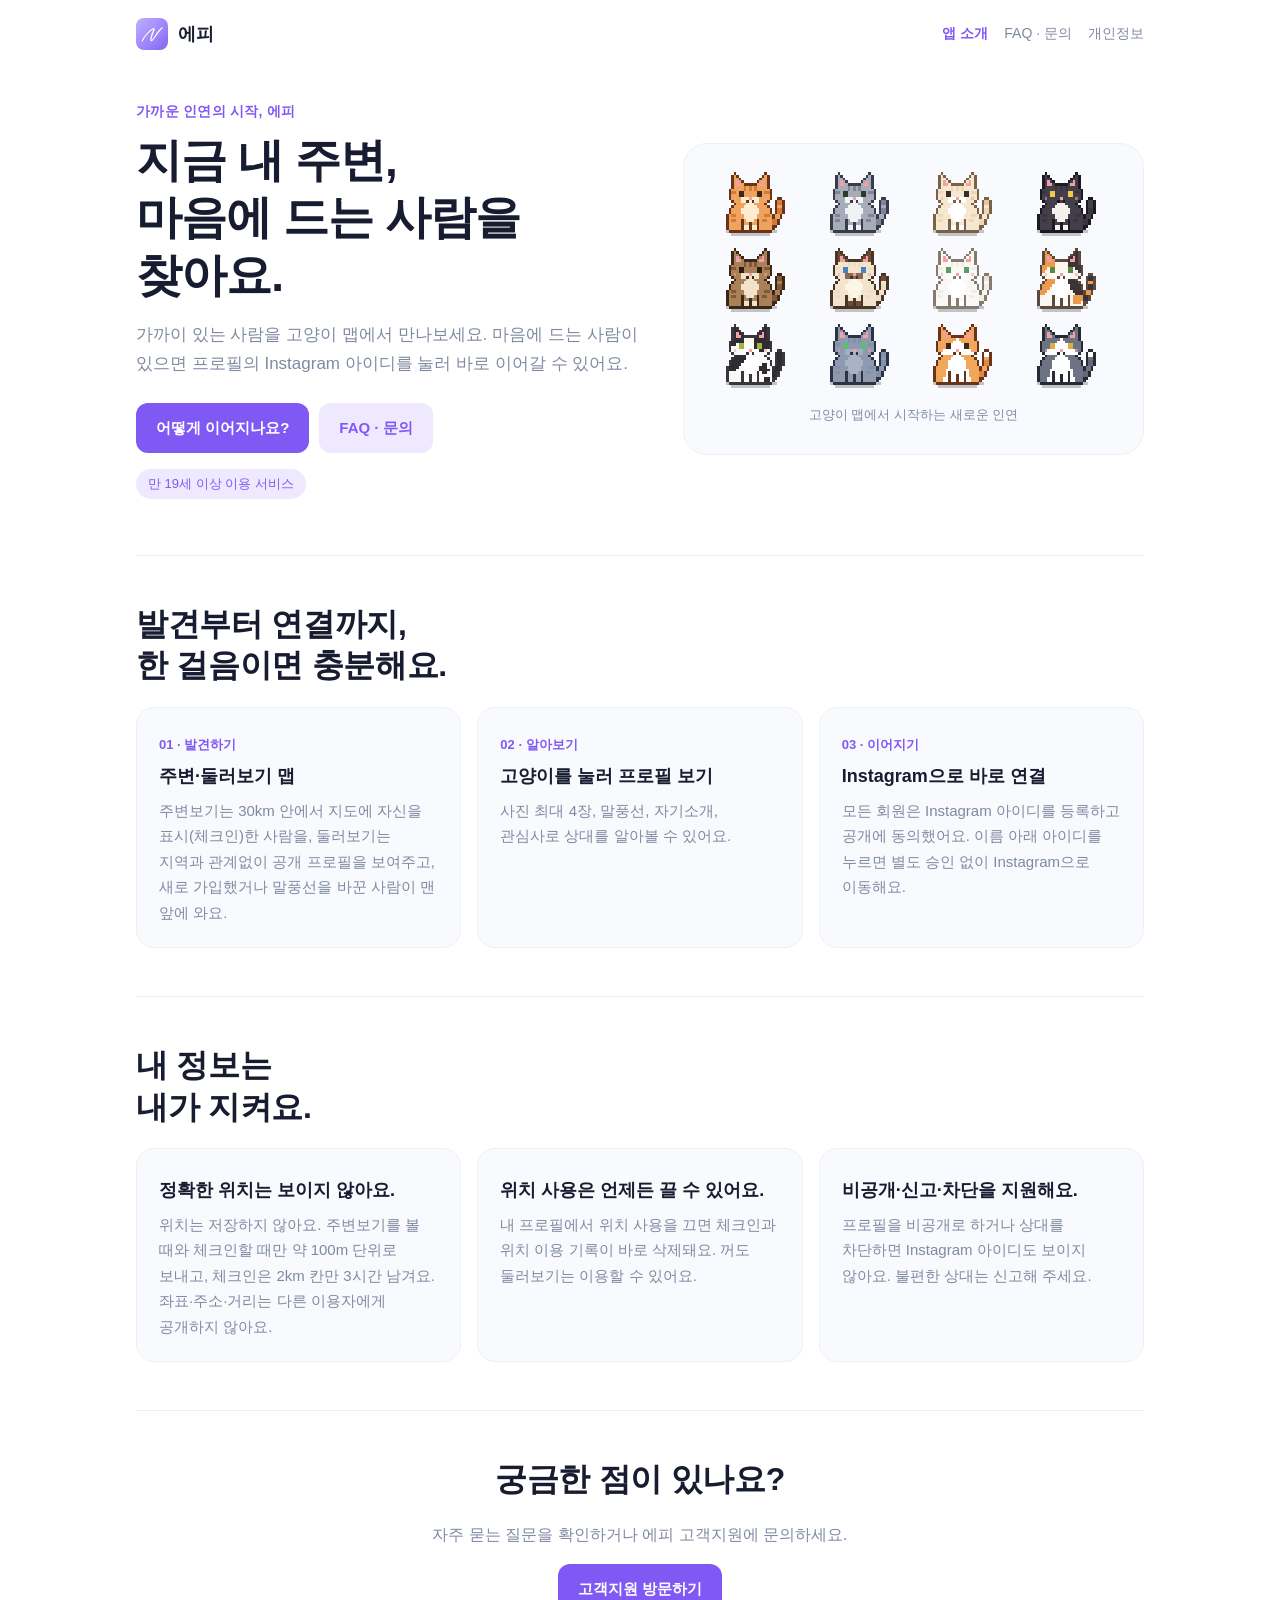
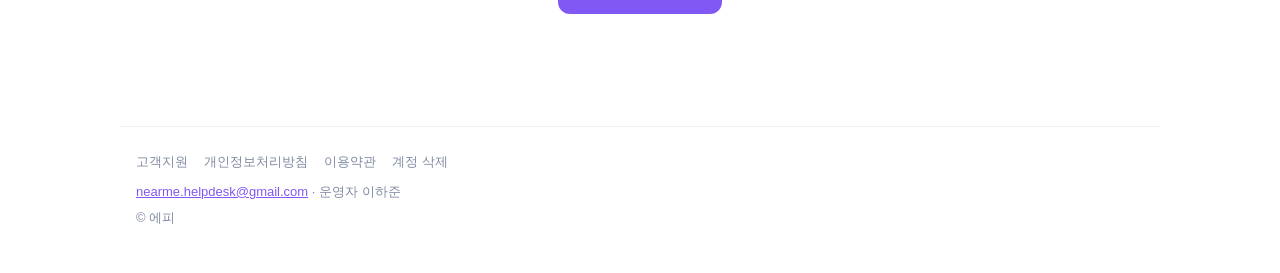
==== commit 4e3e38e8: "Publish site (2026-11-23) Co-Authored-By: Claude Opus 5.5 <noreply@anthropic.com>" ====
--- a/index.html
+++ b/index.html
@@ -3,8 +3,8 @@
 <head>
 <meta charset="utf-8">
 <meta name="viewport" content="width=device-width, initial-scale=1">
-<title>에피 effy — 주변 사람의 SNS가 궁금할 때</title>
-<meta name="description" content="가까이 있는 사람을 고양이로 만나고, 인사를 주고받고, Instagram과 오픈채팅으로 이어가요. 모든 기능 무료, 만 19세 이상 iPhone 앱.">
+<title>지금 내 주변 사람 찾기 | 에피</title>
+<meta name="description" content="주변 사람을 발견하고, 마음에 들면 Instagram으로 이어가 보세요. 만 19세 이상 이용 서비스.">
 <link rel="icon" href="assets/icon.png">
 <link rel="apple-touch-icon" href="assets/icon.png">
 <link rel="stylesheet" href="style.css">
@@ -13,63 +13,43 @@
 <a class="skip" href="#main">본문으로 건너뛰기</a>
 <header class="top">
 <a class="brand" href="index.html"><img src="assets/icon.png" alt="" width="32" height="32">에피</a>
-<nav aria-label="사이트 메뉴"><a href="index.html" aria-current="page">앱 소개</a><a href="features/index.html">기능</a><a href="support/index.html">FAQ · 문의</a><a href="privacy/index.html">개인정보</a></nav>
+<nav aria-label="사이트 메뉴"><a href="index.html" aria-current="page">앱 소개</a><a href="support/index.html">FAQ · 문의</a><a href="privacy/index.html">개인정보</a></nav>
 </header>
 <main id="main">
-<p class="notice-strip"><a href="notice/index.html">이용약관·개인정보처리방침이 2026년 12월 1일부터 바뀌어요. 변경 내용 보기</a></p>
 <section class="hero">
-<div class="hero-copy">
-<img class="logo" src="assets/logo.png" alt="effy" width="546" height="166">
-<h1>주변 사람의<br>SNS가 궁금할 때</h1>
-<p class="lead">가까이 있는 사람을 고양이 지도에서 발견하고, 인사를 주고받고, 마음이 맞으면 Instagram이나 오픈채팅으로 이어가요. 내 SNS도 알릴 수 있어요.</p>
-<p class="actions"><a class="button store" href="https://apps.apple.com/kr/app/id6821581385">App Store에서 받기</a><a class="button ghost" href="#how">어떻게 이어지나요?</a></p>
-<p class="badges"><span>만 19세 이상</span><span>iPhone</span><span>모든 기능 무료</span><span>한국어 · English · 日本語</span></p>
+<div>
+<p class="eyebrow">가까운 인연의 시작, 에피</p>
+<h1>지금 내 주변,<br>마음에 드는 사람을 찾아요.</h1>
+<p class="lead">가까이 있는 사람을 고양이 맵에서 만나보세요. 마음에 드는 사람이 있으면 프로필의 Instagram 아이디를 눌러 바로 이어갈 수 있어요.</p>
+<p class="actions"><a class="button" href="#how">어떻게 이어지나요?</a><a class="button ghost" href="support/index.html">FAQ · 문의</a></p>
+<p class="badge">만 19세 이상 이용 서비스</p>
 </div>
-<figure class="portrait"><img src="assets/screens/photo.jpg" alt="에피를 쓰는 사람의 사진과 ‘동네 사람의 인스타가 궁금할 때’ 문구" width="900" height="1955"></figure>
+<figure class="cats" aria-hidden="true"><div><img src="assets/cat-1.png" alt="" width="64" height="64"><img src="assets/cat-2.png" alt="" width="64" height="64"><img src="assets/cat-3.png" alt="" width="64" height="64"><img src="assets/cat-4.png" alt="" width="64" height="64"><img src="assets/cat-5.png" alt="" width="64" height="64"><img src="assets/cat-6.png" alt="" width="64" height="64"><img src="assets/cat-7.png" alt="" width="64" height="64"><img src="assets/cat-8.png" alt="" width="64" height="64"><img src="assets/cat-9.png" alt="" width="64" height="64"><img src="assets/cat-10.png" alt="" width="64" height="64"><img src="assets/cat-11.png" alt="" width="64" height="64"><img src="assets/cat-12.png" alt="" width="64" height="64"></div><figcaption>고양이 맵에서 시작하는 새로운 인연</figcaption></figure>
 </section>
 <section id="how" class="band">
-<p class="eyebrow">어떻게 이어지나요?</p>
-<h2>발견하고, 인사하고,<br>대화로 이어가요.</h2>
+<h2>발견부터 연결까지,<br>한 걸음이면 충분해요.</h2>
 <ol class="steps">
-<li><span>01</span><h3>발견하기</h3><p>둘러보기는 지역과 관계없이 공개 프로필을 공원 지도에 보여줘요. 새로 가입했거나 말풍선을 바꾼 사람이 맨 앞에 와요. 주변 탭은 30km 안에서 지도에 자신을 표시(체크인)한 사람을 보여줘요.</p></li>
-<li><span>02</span><h3>알아보기</h3><p>고양이를 누르면 사진, 말풍선, 자기소개, 관심사와 Instagram 아이디가 담긴 프로필이 열려요.</p></li>
-<li><span>03</span><h3>인사하기</h3><p>마음에 들면 인사를 보내요. 하루 3번 보낼 수 있고, 짧은 광고를 끝까지 보면 하루 3번까지 더 보낼 수 있어요.</p></li>
-<li><span>04</span><h3>이어가기</h3><p>서로 인사하면 상대가 등록한 카카오톡 오픈채팅이 열려요. Instagram 아이디는 언제든 눌러 이동할 수 있어요.</p></li>
+<li><span>01 · 발견하기</span><h3>주변·둘러보기 맵</h3><p>주변보기는 30km 안에서 지도에 자신을 표시(체크인)한 사람을, 둘러보기는 지역과 관계없이 공개 프로필을 보여주고, 새로 가입했거나 말풍선을 바꾼 사람이 맨 앞에 와요.</p></li>
+<li><span>02 · 알아보기</span><h3>고양이를 눌러 프로필 보기</h3><p>사진 최대 4장, 말풍선, 자기소개, 관심사로 상대를 알아볼 수 있어요.</p></li>
+<li><span>03 · 이어지기</span><h3>Instagram으로 바로 연결</h3><p>모든 회원은 Instagram 아이디를 등록하고 공개에 동의했어요. 이름 아래 아이디를 누르면 별도 승인 없이 Instagram으로 이동해요.</p></li>
 </ol>
-<ul class="phones" aria-label="실제 앱 화면"><li><img src="assets/screens/profile.jpg" alt="프로필 화면" width="660" height="1434" loading="lazy"><span>프로필에서 Instagram까지</span></li><li><img src="assets/screens/hellos.jpg" alt="인사 탭 화면" width="660" height="1434" loading="lazy"><span>서로 인사하면 오픈채팅으로</span></li><li><img src="assets/screens/browse.jpg" alt="둘러보기 화면" width="660" height="1434" loading="lazy"><span>공원 지도에서 둘러보기</span></li></ul>
-<p class="more"><a class="button ghost" href="features/index.html">화면으로 기능 둘러보기</a></p>
-</section>
-<section class="band split">
-<div>
-<p class="eyebrow">고양이 지도</p>
-<h2>지금 근처에 있다고<br>살짝 알려요.</h2>
-<p class="lead">‘지도에 나도 표시하기’로 올리면 3시간 동안 30km 안의 이용자 지도에 내 고양이가 나타나요. 말풍선은 써도 되고 안 써도 돼요. 정확한 위치 대신 10·20·30km 거리 구간으로만 보이고, 따로 동의한 경우에만 올라가며, 언제든 직접 내릴 수 있어요.</p>
-<p class="note">둘러보기 탭의 공원은 휴대폰 시계에 맞춰 아침, 오후, 저녁, 밤으로 바뀌어요.</p>
-</div>
-<ul class="places" aria-label="둘러보기 공원의 시간대">
-<li><img src="assets/park_morning.webp" alt="" width="1440" height="1200" loading="lazy"><span>아침</span></li>
-<li><img src="assets/park_evening.webp" alt="" width="1440" height="1200" loading="lazy"><span>저녁</span></li>
-<li><img src="assets/park_night.webp" alt="" width="1440" height="1200" loading="lazy"><span>밤</span></li>
-</ul>
 </section>
 <section class="band">
-<p class="eyebrow">안전과 개인정보</p>
 <h2>내 정보는<br>내가 지켜요.</h2>
 <ul class="cards">
 <li><h3>정확한 위치는 보이지 않아요.</h3><p>위치는 저장하지 않아요. 주변보기를 볼 때와 체크인할 때만 약 100m 단위로 보내고, 체크인은 2km 칸만 3시간 남겨요. 좌표·주소·거리는 다른 이용자에게 공개하지 않아요.</p></li>
 <li><h3>위치 사용은 언제든 끌 수 있어요.</h3><p>내 프로필에서 위치 사용을 끄면 체크인과 위치 이용 기록이 바로 삭제돼요. 꺼도 둘러보기는 이용할 수 있어요.</p></li>
-<li><h3>오픈채팅은 서로 인사한 사람에게만.</h3><p>오픈채팅 링크는 선택해서 등록하고, 서로 인사한 사람에게만 보여요.</p></li>
-<li><h3>비공개·신고·차단을 지원해요.</h3><p>프로필을 비공개로 하거나 상대를 차단하면 Instagram 아이디와 인사도 보이지 않아요. 신고는 24시간 안에 확인해요.</p></li>
+<li><h3>비공개·신고·차단을 지원해요.</h3><p>프로필을 비공개로 하거나 상대를 차단하면 Instagram 아이디도 보이지 않아요. 불편한 상대는 신고해 주세요.</p></li>
 </ul>
 </section>
 <section class="band cta">
-<h2>가까운 곳부터, 가볍게.</h2>
-<p>소개팅 앱이 아니에요. 매칭도 앱 안 채팅도 없이, 동네 사람의 SNS를 알아가는 곳이에요. 궁금한 점은 자주 묻는 질문에서 확인하거나 고객지원에 문의하세요.</p>
-<p class="actions"><a class="button store" href="https://apps.apple.com/kr/app/id6821581385">App Store에서 받기</a><a class="button ghost" href="support/index.html">FAQ · 문의</a></p>
+<h2>궁금한 점이 있나요?</h2>
+<p>자주 묻는 질문을 확인하거나 에피 고객지원에 문의하세요.</p>
+<p><a class="button" href="support/index.html">고객지원 방문하기</a></p>
 </section>
 </main>
 <footer class="foot">
-<nav aria-label="문서"><a href="support/index.html">고객지원</a><a href="privacy/index.html">개인정보처리방침</a><a href="terms/index.html">이용약관</a><a href="notice/index.html">약관 변경 안내</a><a href="delete-account/index.html">계정 삭제</a></nav>
+<nav aria-label="문서"><a href="support/index.html">고객지원</a><a href="privacy/index.html">개인정보처리방침</a><a href="terms/index.html">이용약관</a><a href="delete-account/index.html">계정 삭제</a></nav>
 <p><a href="mailto:nearme.helpdesk@gmail.com">nearme.helpdesk@gmail.com</a> · 운영자 이하준</p>
 <p>© 에피</p>
 </footer>
--- a/style.css
+++ b/style.css
@@ -1,5 +1,4 @@
-/* 에피 (effy) public site. Colors follow lib/theme/app_theme.dart; the purple
-   gradient matches the app's first screen and App Store screenshots. */
+/* Near me public site. Colors follow lib/theme/app_theme.dart. */
 :root {
   --bg: #ffffff;
   --card: #f9fafe;
@@ -9,10 +8,6 @@
   --line: #edf0f5;
   --accent: #8059f4;
   --on-accent: #ffffff;
-  --hero-top: #a08bf2;
-  --hero-mid: #7f62e8;
-  --hero-bottom: #5e42c6;
-  --shadow: 0 18px 40px -18px rgba(60, 40, 140, 0.45);
 }
 @media (prefers-color-scheme: dark) {
   :root {
@@ -24,120 +19,67 @@
     --line: #272b3b;
     --accent: #a98ff9;
     --on-accent: #11131d;
-    --hero-top: #3a3270;
-    --hero-mid: #2f2860;
-    --hero-bottom: #241f4a;
-    --shadow: 0 18px 40px -18px rgba(0, 0, 0, 0.7);
   }
 }
 * { box-sizing: border-box; }
-html { -webkit-text-size-adjust: 100%; scroll-behavior: smooth; }
+html { -webkit-text-size-adjust: 100%; }
 body {
   margin: 0;
   background: var(--bg);
   color: var(--text);
   font: 16px/1.7 -apple-system, BlinkMacSystemFont, "Apple SD Gothic Neo", "Noto Sans KR", sans-serif;
   word-break: keep-all;
-  overflow-wrap: break-word;
 }
 a { color: var(--accent); }
-img { max-width: 100%; height: auto; }
+img { max-width: 100%; }
 .skip { position: absolute; left: -999px; }
-.skip:focus { left: 16px; top: 8px; background: var(--bg); padding: 4px 8px; z-index: 2; }
+.skip:focus { left: 16px; top: 8px; background: var(--bg); padding: 4px 8px; z-index: 1; }
 
-.top, main, .foot { max-width: 1080px; margin: 0 auto; padding-left: 20px; padding-right: 20px; }
+.top, main, .foot { max-width: 1040px; margin: 0 auto; padding-left: 16px; padding-right: 16px; }
 .top { display: flex; align-items: center; justify-content: space-between; gap: 12px; padding-top: 18px; padding-bottom: 18px; }
 .brand { display: flex; align-items: center; gap: 10px; color: var(--text); font-weight: 700; font-size: 18px; text-decoration: none; }
-.brand img { border-radius: 9px; }
-.top nav { display: flex; flex-wrap: wrap; gap: 4px 18px; font-size: 14px; }
+.brand img { border-radius: 8px; }
+.top nav { display: flex; flex-wrap: wrap; gap: 4px 16px; font-size: 14px; }
 .top nav a, .foot nav a { color: var(--muted); text-decoration: none; }
-.top nav a:hover, .foot nav a:hover { color: var(--accent); }
 .top nav a[aria-current], .foot nav a[aria-current] { color: var(--accent); font-weight: 600; }
 
-main { padding-bottom: 56px; }
-h1 { font-size: clamp(32px, 6vw, 52px); line-height: 1.22; margin: 8px 0 16px; letter-spacing: -0.025em; }
-h2 { font-size: clamp(26px, 4vw, 36px); line-height: 1.28; margin: 0 0 24px; letter-spacing: -0.015em; }
+main { padding-bottom: 48px; }
+h1 { font-size: clamp(30px, 6vw, 46px); line-height: 1.25; margin: 8px 0 16px; letter-spacing: -0.02em; }
+h2 { font-size: clamp(24px, 4vw, 32px); line-height: 1.3; margin: 0 0 20px; letter-spacing: -0.01em; }
 h3 { font-size: 18px; margin: 4px 0 6px; }
-.eyebrow { color: var(--accent); font-weight: 700; font-size: 13px; margin: 0 0 8px; letter-spacing: 0.04em; }
+.eyebrow { color: var(--accent); font-weight: 600; font-size: 14px; margin: 0; letter-spacing: 0.02em; }
 .lead { color: var(--muted); font-size: 17px; max-width: 34em; }
 .note { color: var(--muted); font-size: 14px; }
 
 .button {
-  display: inline-flex; align-items: center; justify-content: center; padding: 13px 22px; border-radius: 14px;
+  display: inline-block; padding: 12px 20px; border-radius: 12px;
   background: var(--accent); color: var(--on-accent);
   font-weight: 600; font-size: 15px; text-decoration: none;
-  transition: transform 0.15s ease, box-shadow 0.15s ease;
 }
-.button:hover { transform: translateY(-1px); box-shadow: var(--shadow); }
 .button.ghost { background: var(--soft); color: var(--accent); }
-.button.store { background: #171c30; color: #ffffff; }
-.button.store::before { content: ""; width: 16px; height: 16px; margin-right: 8px; background: currentColor;
-  -webkit-mask: url("data:image/svg+xml,%3Csvg xmlns='http://www.w3.org/2000/svg' viewBox='0 0 24 24'%3E%3Cpath d='M12 3v12m0 0l-5-5m5 5l5-5M5 20h14' stroke='black' stroke-width='2.4' fill='none' stroke-linecap='round' stroke-linejoin='round'/%3E%3C/svg%3E") center / contain no-repeat;
-          mask: url("data:image/svg+xml,%3Csvg xmlns='http://www.w3.org/2000/svg' viewBox='0 0 24 24'%3E%3Cpath d='M12 3v12m0 0l-5-5m5 5l5-5M5 20h14' stroke='black' stroke-width='2.4' fill='none' stroke-linecap='round' stroke-linejoin='round'/%3E%3C/svg%3E") center / contain no-repeat; }
-.actions { display: flex; flex-wrap: wrap; gap: 10px; margin: 26px 0 18px; }
+.actions { display: flex; flex-wrap: wrap; gap: 10px; margin: 24px 0 16px; }
+.badge { display: inline-block; margin: 0; padding: 4px 12px; border-radius: 999px; background: var(--soft); color: var(--accent); font-size: 13px; }
 
-/* Landing hero: the app's purple first screen, with a pixel scene. */
-.hero {
-  display: grid; grid-template-columns: 1fr 1.05fr; gap: 44px; align-items: center;
-  margin: 8px 0 24px; padding: 48px; border-radius: 32px;
-  background: linear-gradient(170deg, var(--hero-top), var(--hero-mid) 55%, var(--hero-bottom));
-  color: #ffffff;
-}
-.hero h1 { color: #ffffff; }
-.hero .lead { color: rgba(255, 255, 255, 0.88); }
-.hero .button.ghost { background: rgba(255, 255, 255, 0.2); color: #ffffff; }
-.hero .button.store { background: #ffffff; color: #171c30; }
-/* The logo has a white backdrop (as in BrandArt); draw only its strokes, in white. */
-.logo { display: block; width: 190px; filter: invert(1) grayscale(1) contrast(1.4) brightness(2.8); mix-blend-mode: screen; }
-.badges { display: flex; flex-wrap: wrap; gap: 8px; margin: 0; }
-.badges span { padding: 4px 12px; border-radius: 999px; background: rgba(255, 255, 255, 0.18); font-size: 13px; }
-.scene { position: relative; margin: 0; border-radius: 22px; overflow: hidden; aspect-ratio: 16 / 10;
-  box-shadow: var(--shadow); border: 4px solid rgba(255, 255, 255, 0.55); }
-.scene .bg { position: absolute; inset: 0; width: 100%; height: 100%; object-fit: cover; image-rendering: pixelated; }
-.scene .cat { position: absolute; width: 13%; image-rendering: pixelated; animation: bob 3.2s ease-in-out infinite; }
-.scene .cat:nth-of-type(3) { animation-delay: -0.8s; }
-.scene .cat:nth-of-type(4) { animation-delay: -1.6s; }
-.scene .cat:nth-of-type(5) { animation-delay: -2.4s; }
-.scene .cat:nth-of-type(6) { animation-delay: -1.2s; }
-@keyframes bob { 50% { transform: translateY(-6%); } }
-@media (prefers-reduced-motion: reduce) {
-  html { scroll-behavior: auto; }
-  .scene .cat { animation: none; }
-}
+.hero { display: grid; grid-template-columns: 1.1fr 1fr; gap: 40px; align-items: center; padding: 32px 0 56px; }
+.cats { margin: 0; padding: 28px; border-radius: 24px; background: var(--card); border: 1px solid var(--line); }
+.cats div { display: grid; grid-template-columns: repeat(4, 1fr); gap: 12px; justify-items: center; }
+.cats img { width: 64px; height: 64px; image-rendering: pixelated; }
+.cats figcaption { margin-top: 16px; text-align: center; color: var(--muted); font-size: 13px; }
 
-.band { padding: 56px 0; border-top: 1px solid var(--line); }
-.hero + .band { border-top: 0; }
-.steps, .cards { list-style: none; margin: 0; padding: 0; display: grid; gap: 16px; }
-.steps { grid-template-columns: repeat(4, 1fr); counter-reset: step; }
-.cards { grid-template-columns: repeat(2, 1fr); }
-.steps li, .cards li, .panel { background: var(--card); border: 1px solid var(--line); border-radius: 20px; padding: 24px; }
-.steps span { display: inline-grid; place-items: center; width: 34px; height: 34px; border-radius: 10px;
-  background: var(--soft); color: var(--accent); font-size: 13px; font-weight: 700; }
+.band { padding: 48px 0; border-top: 1px solid var(--line); }
+.steps, .cards { list-style: none; margin: 0; padding: 0; display: grid; grid-template-columns: repeat(3, 1fr); gap: 16px; }
+.steps li, .cards li, .panel { background: var(--card); border: 1px solid var(--line); border-radius: 18px; padding: 22px; }
+.steps span { color: var(--accent); font-size: 13px; font-weight: 600; }
 .steps p, .cards p { margin: 0; color: var(--muted); font-size: 15px; }
-
-.split { display: grid; grid-template-columns: 1fr 1.1fr; gap: 40px; align-items: center; }
-.split h2 { margin-bottom: 12px; }
-.places { list-style: none; margin: 0; padding: 0; display: grid; grid-template-columns: 1fr 1fr; gap: 12px; }
-.places li { position: relative; border-radius: 16px; overflow: hidden; border: 1px solid var(--line); }
-.places li:first-child { grid-column: 1 / -1; }
-.places img { display: block; width: 100%; aspect-ratio: 16 / 10; object-fit: cover; image-rendering: pixelated; }
-.places span { position: absolute; left: 10px; bottom: 10px; padding: 2px 10px; border-radius: 999px;
-  background: rgba(23, 28, 48, 0.72); color: #ffffff; font-size: 12px; }
-
 .cta { text-align: center; }
 .cta p { color: var(--muted); }
-.cta .actions { justify-content: center; }
 
-/* Help and legal pages. */
-.doc-head { padding: 28px 0 8px; max-width: 760px; }
-main > section.panel, main > section:not(.hero):not(.band):not(.doc-head) { max-width: 760px; margin-bottom: 24px; }
+.doc-head { padding: 24px 0 8px; max-width: 760px; }
+main > section.panel, main > section:not(.hero):not(.band):not(.doc-head) { max-width: 760px; margin-bottom: 20px; }
 .panel h2 { font-size: 20px; margin-bottom: 8px; }
 .mail { font-size: 20px; font-weight: 600; margin: 4px 0; }
-details { border-bottom: 1px solid var(--line); padding: 16px 0; }
-summary { cursor: pointer; font-weight: 600; list-style: none; display: flex; justify-content: space-between; gap: 12px; }
-summary::-webkit-details-marker { display: none; }
-summary::after { content: "+"; color: var(--accent); font-weight: 700; }
-details[open] summary::after { content: "−"; }
+details { border-bottom: 1px solid var(--line); padding: 14px 0; }
+summary { cursor: pointer; font-weight: 600; }
 details p { margin: 10px 0 0; color: var(--muted); }
 .doc { max-width: 760px; white-space: pre-wrap; font-size: 15px; }
 
@@ -145,64 +87,10 @@
 .foot nav { display: flex; flex-wrap: wrap; gap: 4px 16px; margin-bottom: 8px; }
 .foot p { margin: 4px 0; }
 
-@media (max-width: 900px) {
-  .steps { grid-template-columns: repeat(2, 1fr); }
+@media (max-width: 760px) {
+  .hero { grid-template-columns: 1fr; gap: 28px; padding-top: 16px; }
+  .steps, .cards { grid-template-columns: 1fr; }
+  .cats { padding: 20px; }
+  .cats img { width: 52px; height: 52px; }
+  .top { flex-direction: column; align-items: flex-start; }
 }
-@media (max-width: 760px) {
-  .top, main, .foot { padding-left: 16px; padding-right: 16px; }
-  .top { flex-direction: column; align-items: flex-start; }
-  .hero { grid-template-columns: 1fr; gap: 28px; padding: 28px 20px; border-radius: 24px; }
-  .logo { width: 150px; }
-  .split, .steps, .cards { grid-template-columns: 1fr; }
-  .band { padding: 44px 0; }
-}
-
-/* Features page: one App Store screenshot per feature, sides alternating. */
-.more { margin: 24px 0 0; }
-.tour { list-style: none; margin: 8px 0 0; padding: 0; }
-.tour li { display: grid; grid-template-columns: 300px 1fr; gap: 56px; align-items: center;
-  padding: 40px 0; border-top: 1px solid var(--line); }
-.tour li:nth-child(even) { grid-template-columns: 1fr 300px; }
-.tour li:nth-child(even) figure { order: 2; }
-.tour figure { margin: 0; }
-.tour img { display: block; width: 100%; border-radius: 22px; box-shadow: var(--shadow); }
-.tour h2 { margin-bottom: 12px; }
-.tour p:not(.eyebrow) { color: var(--muted); font-size: 17px; max-width: 30em; margin: 0; }
-@media (max-width: 760px) {
-  .tour li, .tour li:nth-child(even) { grid-template-columns: 1fr; gap: 20px; padding: 32px 0; }
-  .tour li:nth-child(even) figure { order: 0; }
-  .tour figure { max-width: 260px; margin: 0 auto; }
-}
-
-/* A one-line notice above the hero, linking to the terms notice. */
-.notice-strip { margin: 4px 0 16px; padding: 10px 16px; border-radius: 14px; background: var(--soft); font-size: 14px; }
-.notice-strip a { color: var(--text); text-decoration: none; font-weight: 600; }
-.notice-strip a::after { content: " →"; color: var(--accent); }
-.notice-strip a:hover { color: var(--accent); }
-
-/* The terms notice: numbered changes, each with its points. */
-.changes { max-width: 760px; margin: 8px 0 24px; padding-left: 24px; }
-.changes > li { padding: 4px 0 12px; }
-.changes > li::marker { color: var(--accent); font-weight: 700; }
-.changes h2 { font-size: 19px; margin: 0 0 6px; }
-.changes ul { margin: 0; padding-left: 18px; color: var(--muted); font-size: 15px; }
-.changes ul li + li { margin-top: 6px; }
-
-/* On a dark page the dark store button would vanish; make it light. */
-@media (prefers-color-scheme: dark) {
-  .button.store { background: #ffffff; color: #171c30; }
-}
-
-/* A member's photo leads the first page; app screens follow the steps. */
-.portrait { margin: 0; justify-self: center; width: min(100%, 300px); }
-.portrait img { display: block; width: 100%; height: auto; border-radius: 28px;
-  box-shadow: 0 24px 60px -24px rgba(20, 10, 60, 0.6); }
-.phones { list-style: none; margin: 32px 0 0; padding: 0; display: grid; grid-template-columns: repeat(3, 1fr); gap: 20px; }
-.phones li { display: flex; flex-direction: column; gap: 10px; align-items: center; text-align: center; }
-.phones img { display: block; width: 100%; max-width: 280px; border-radius: 20px; box-shadow: var(--shadow); }
-.phones span { color: var(--muted); font-size: 14px; font-weight: 600; }
-@media (max-width: 760px) {
-  .portrait { width: min(100%, 260px); }
-  .phones { grid-template-columns: 1fr; }
-  .phones img { max-width: 260px; }
-}
